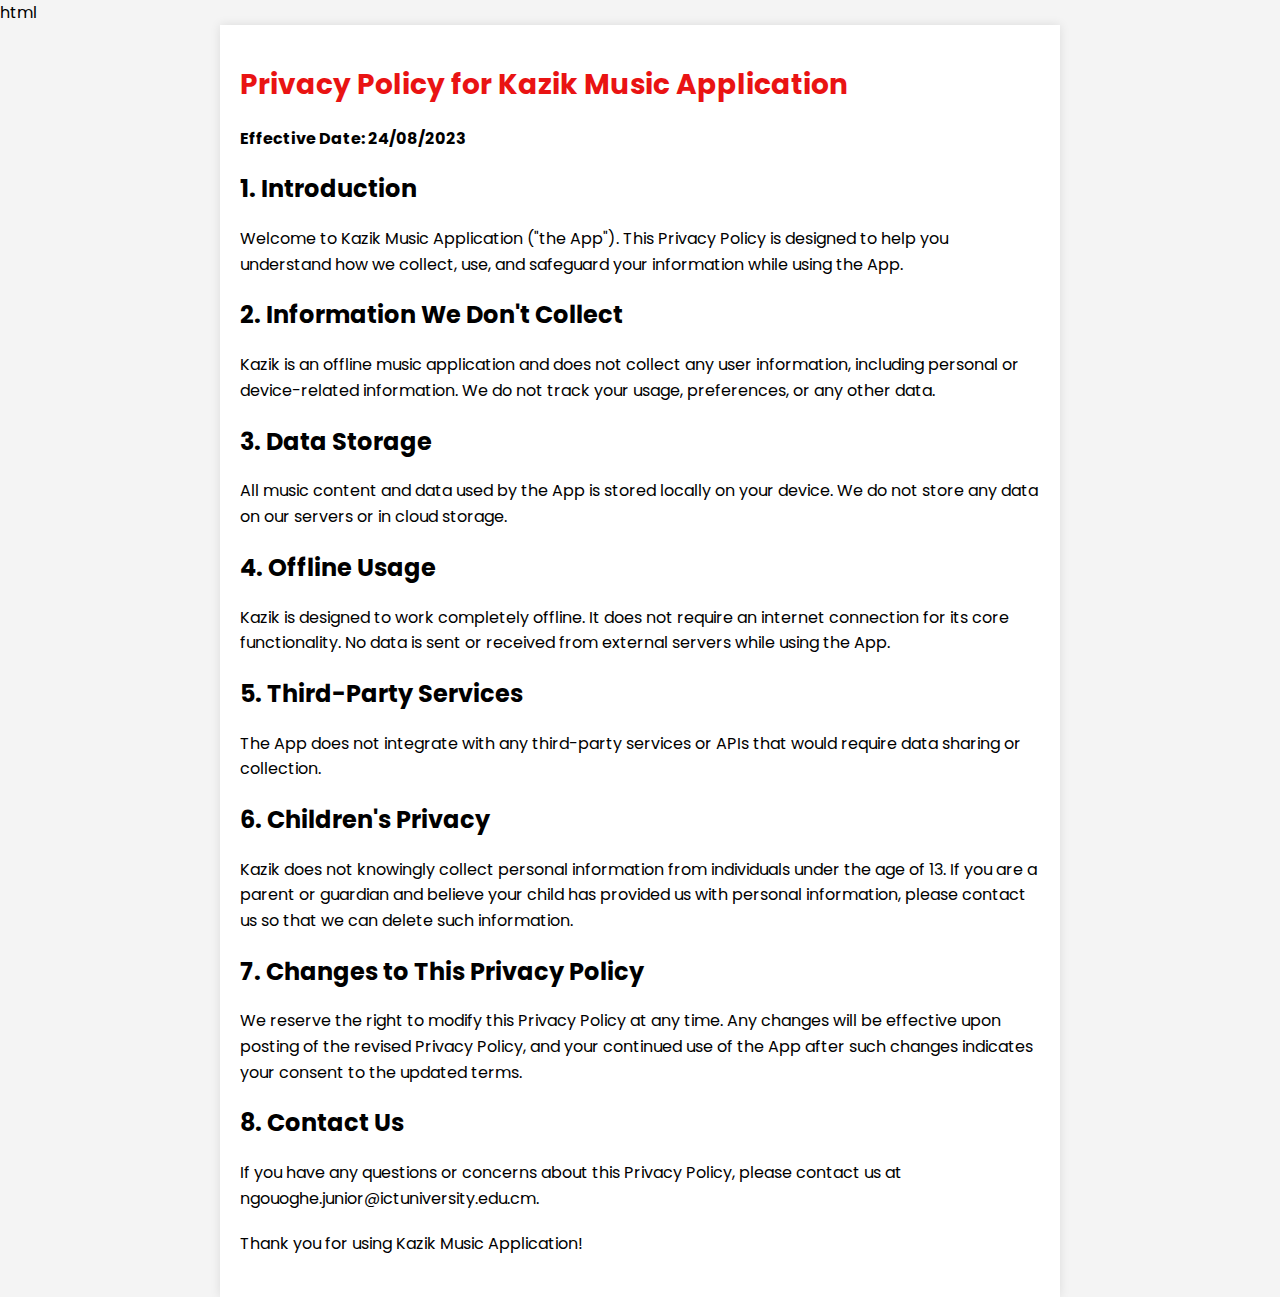
==== index.html @ e670ddb0 "Update index.html" ====
html
<!DOCTYPE html>
<html>
<head>
  <title>Privacy Policy</title>
  <link href="https://fonts.googleapis.com/css2?family=Poppins:wght@300;400;500&display=swap" rel="stylesheet">
  <style>
    body {
      font-family: 'Poppins', sans-serif;
      margin: 0;
      padding: 0;
      background-color: #f4f4f4;
    }

    .container {
      max-width: 800px;
      margin: auto;
      padding: 20px;
      background-color: #fff;
      box-shadow: 0px 0px 10px rgba(0, 0, 0, 0.1);
    }

    h1 {
      color: #e91313;
      font-size: 28px;
      margin-bottom: 20px;
    }

    h2 {
      font-size: 24px;
      margin-top: 20px;
    }

    p {
      font-size: 16px;
      line-height: 1.6;
      margin-bottom: 20px;
    }
  </style>
</head>
<body>
  <div class="container">
    <h1>Privacy Policy for Kazik Music Application</h1>

    <p><strong>Effective Date: 24/08/2023 </strong></p>

    <h2>1. Introduction</h2>
    <p>Welcome to Kazik Music Application ("the App"). This Privacy Policy is designed to help you understand how we collect, use, and safeguard your information while using the App.</p>

    <h2>2. Information We Don't Collect</h2>
    <p>Kazik is an offline music application and does not collect any user information, including personal or device-related information. We do not track your usage, preferences, or any other data.</p>

    <h2>3. Data Storage</h2>
    <p>All music content and data used by the App is stored locally on your device. We do not store any data on our servers or in cloud storage.</p>

    <h2>4. Offline Usage</h2>
    <p>Kazik is designed to work completely offline. It does not require an internet connection for its core functionality. No data is sent or received from external servers while using the App.</p>

    <h2>5. Third-Party Services</h2>
    <p>The App does not integrate with any third-party services or APIs that would require data sharing or collection.</p>

    <h2>6. Children's Privacy</h2>
    <p>Kazik does not knowingly collect personal information from individuals under the age of 13. If you are a parent or guardian and believe your child has provided us with personal information, please contact us so that we can delete such information.</p>

    <h2>7. Changes to This Privacy Policy</h2>
    <p>We reserve the right to modify this Privacy Policy at any time. Any changes will be effective upon posting of the revised Privacy Policy, and your continued use of the App after such changes indicates your consent to the updated terms.</p>

    <h2>8. Contact Us</h2>
    <p>If you have any questions or concerns about this Privacy Policy, please contact us at ngouoghe.junior@ictuniversity.edu.cm.</p>

    <p>Thank you for using Kazik Music Application!</p>
  </div>
</body>
</html>
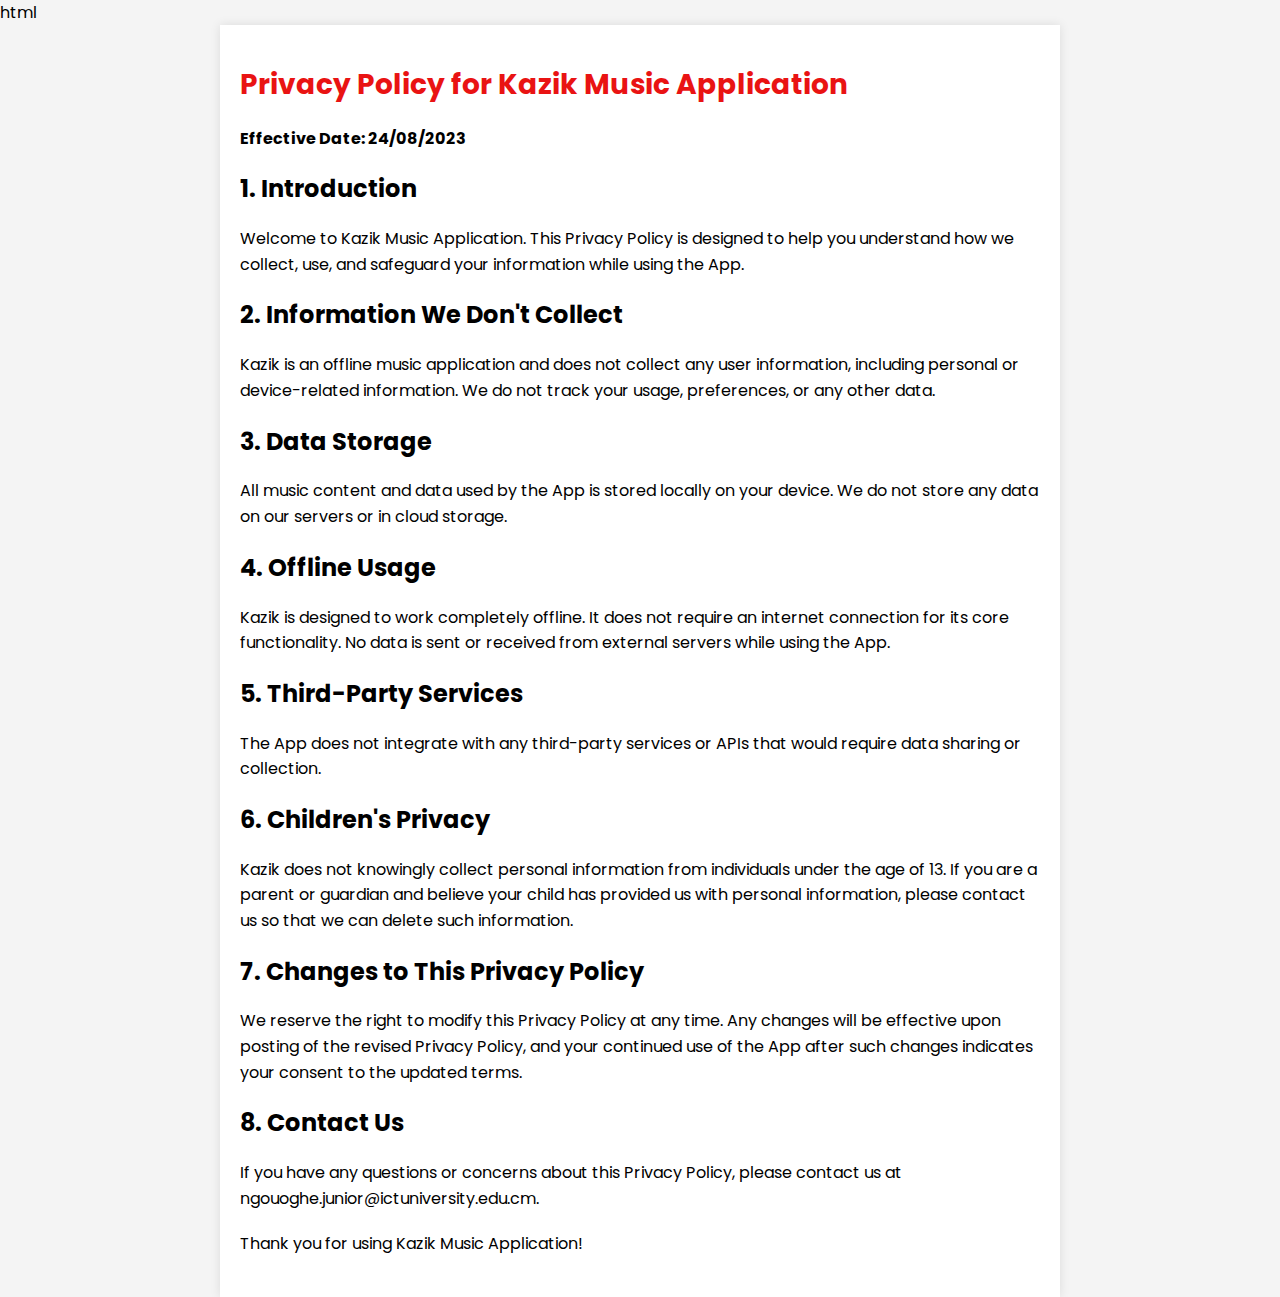
==== commit f2809ba8: "Update index.html" ====
--- a/index.html
+++ b/index.html
@@ -45,7 +45,7 @@
     <p><strong>Effective Date: 24/08/2023 </strong></p>
 
     <h2>1. Introduction</h2>
-    <p>Welcome to Kazik Music Application ("the App"). This Privacy Policy is designed to help you understand how we collect, use, and safeguard your information while using the App.</p>
+    <p>Welcome to Kazik Music Application. This Privacy Policy is designed to help you understand how we collect, use, and safeguard your information while using the App.</p>
 
     <h2>2. Information We Don't Collect</h2>
     <p>Kazik is an offline music application and does not collect any user information, including personal or device-related information. We do not track your usage, preferences, or any other data.</p>
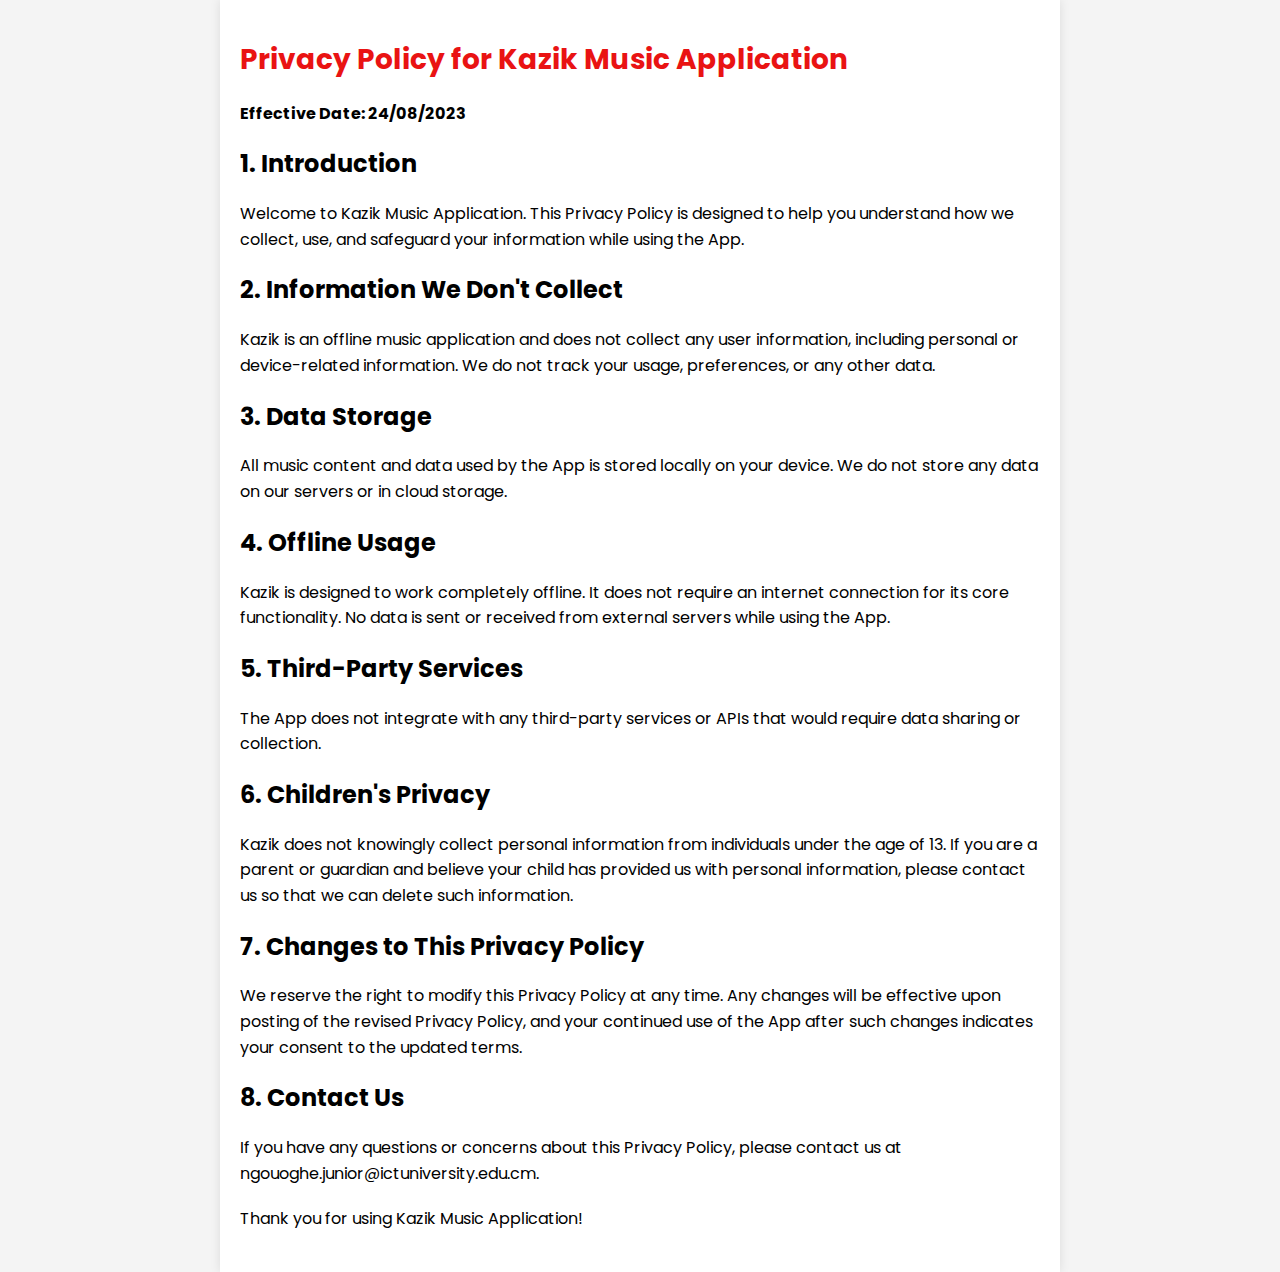
==== commit 0d3a3698: "Update index.html" ====
--- a/index.html
+++ b/index.html
@@ -1,4 +1,3 @@
-html
 <!DOCTYPE html>
 <html>
 <head>
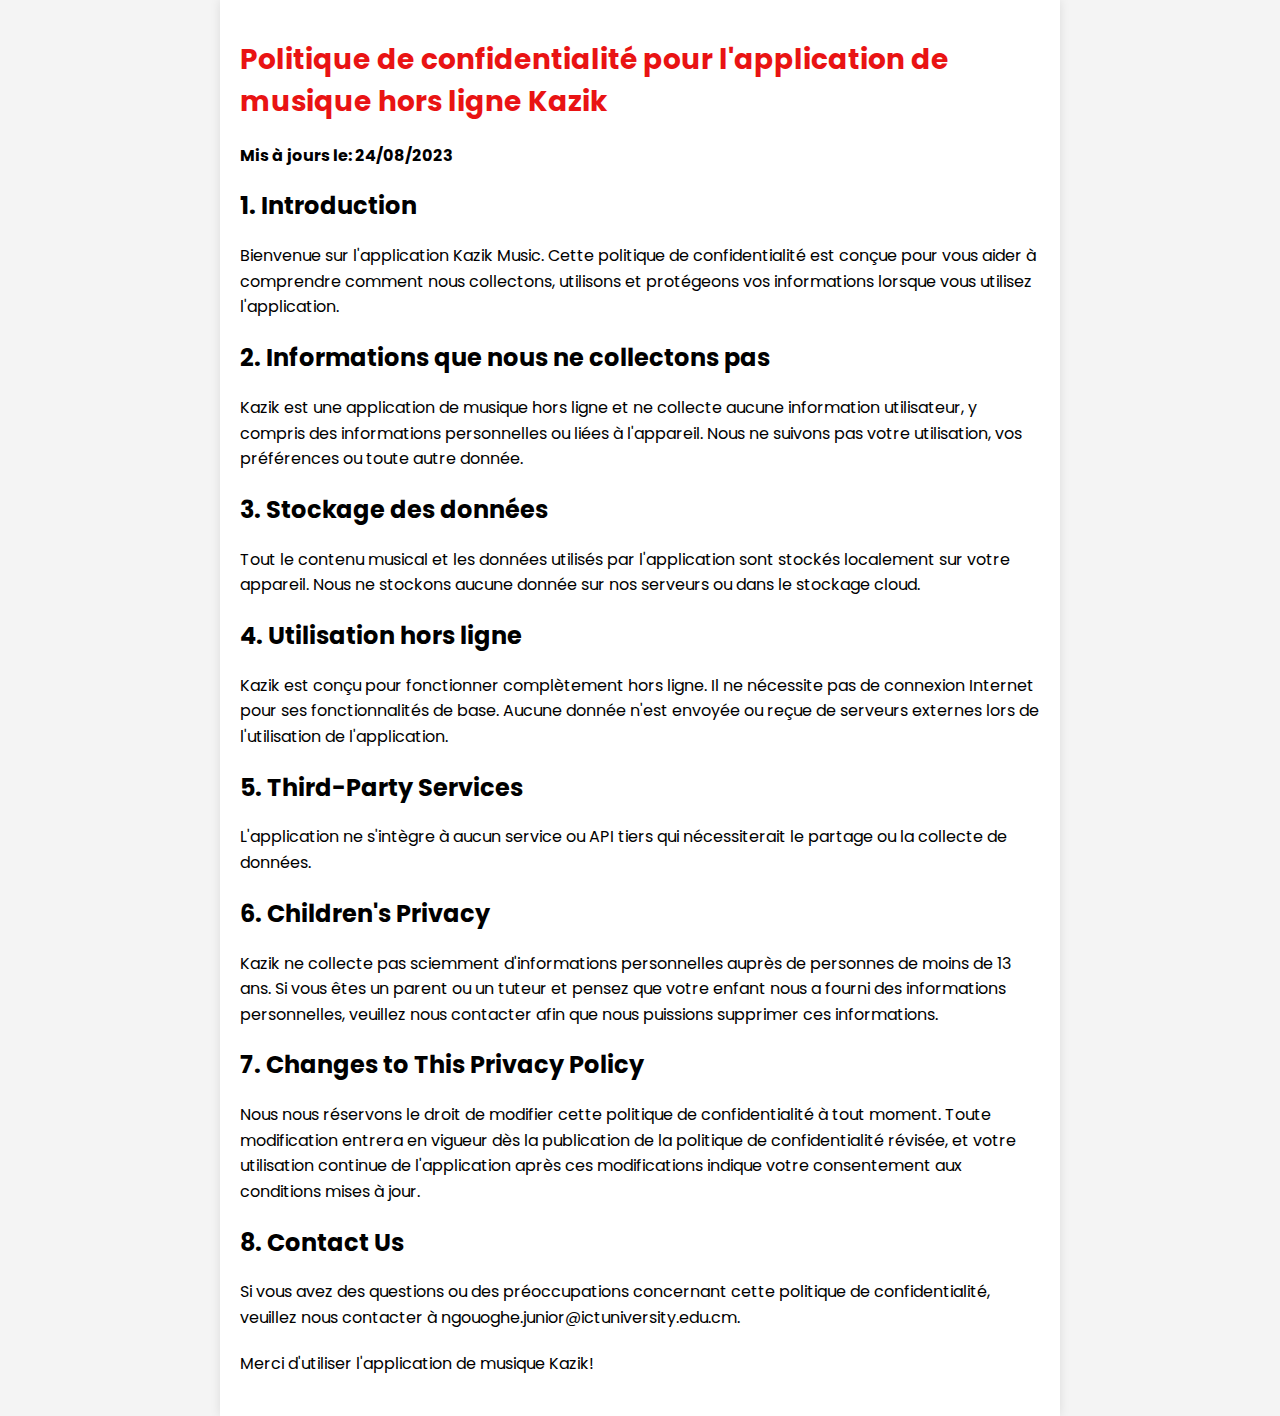
==== commit 969c5194: "Update index.html" ====
--- a/index.html
+++ b/index.html
@@ -39,35 +39,35 @@
 </head>
 <body>
   <div class="container">
-    <h1>Privacy Policy for Kazik Music Application</h1>
+    <h1>Politique de confidentialité pour l'application de musique hors ligne Kazik</h1>
 
-    <p><strong>Effective Date: 24/08/2023 </strong></p>
+    <p><strong>Mis à jours le: 24/08/2023 </strong></p>
 
     <h2>1. Introduction</h2>
-    <p>Welcome to Kazik Music Application. This Privacy Policy is designed to help you understand how we collect, use, and safeguard your information while using the App.</p>
+    <p>Bienvenue sur l'application Kazik Music. Cette politique de confidentialité est conçue pour vous aider à comprendre comment nous collectons, utilisons et protégeons vos informations lorsque vous utilisez l'application.</p>
 
-    <h2>2. Information We Don't Collect</h2>
-    <p>Kazik is an offline music application and does not collect any user information, including personal or device-related information. We do not track your usage, preferences, or any other data.</p>
+    <h2>2. Informations que nous ne collectons pas</h2>
+    <p>Kazik est une application de musique hors ligne et ne collecte aucune information utilisateur, y compris des informations personnelles ou liées à l'appareil. Nous ne suivons pas votre utilisation, vos préférences ou toute autre donnée.</p>
 
-    <h2>3. Data Storage</h2>
-    <p>All music content and data used by the App is stored locally on your device. We do not store any data on our servers or in cloud storage.</p>
+    <h2>3. Stockage des données</h2>
+    <p>Tout le contenu musical et les données utilisés par l'application sont stockés localement sur votre appareil. Nous ne stockons aucune donnée sur nos serveurs ou dans le stockage cloud.</p>
 
-    <h2>4. Offline Usage</h2>
-    <p>Kazik is designed to work completely offline. It does not require an internet connection for its core functionality. No data is sent or received from external servers while using the App.</p>
+    <h2>4. Utilisation hors ligne</h2>
+    <p>Kazik est conçu pour fonctionner complètement hors ligne. Il ne nécessite pas de connexion Internet pour ses fonctionnalités de base. Aucune donnée n'est envoyée ou reçue de serveurs externes lors de l'utilisation de l'application.</p>
 
     <h2>5. Third-Party Services</h2>
-    <p>The App does not integrate with any third-party services or APIs that would require data sharing or collection.</p>
+    <p>L'application ne s'intègre à aucun service ou API tiers qui nécessiterait le partage ou la collecte de données.</p>
 
     <h2>6. Children's Privacy</h2>
-    <p>Kazik does not knowingly collect personal information from individuals under the age of 13. If you are a parent or guardian and believe your child has provided us with personal information, please contact us so that we can delete such information.</p>
+    <p>Kazik ne collecte pas sciemment d'informations personnelles auprès de personnes de moins de 13 ans. Si vous êtes un parent ou un tuteur et pensez que votre enfant nous a fourni des informations personnelles, veuillez nous contacter afin que nous puissions supprimer ces informations.</p>
 
     <h2>7. Changes to This Privacy Policy</h2>
-    <p>We reserve the right to modify this Privacy Policy at any time. Any changes will be effective upon posting of the revised Privacy Policy, and your continued use of the App after such changes indicates your consent to the updated terms.</p>
+    <p>Nous nous réservons le droit de modifier cette politique de confidentialité à tout moment. Toute modification entrera en vigueur dès la publication de la politique de confidentialité révisée, et votre utilisation continue de l'application après ces modifications indique votre consentement aux conditions mises à jour.</p>
 
     <h2>8. Contact Us</h2>
-    <p>If you have any questions or concerns about this Privacy Policy, please contact us at ngouoghe.junior@ictuniversity.edu.cm.</p>
+    <p>Si vous avez des questions ou des préoccupations concernant cette politique de confidentialité, veuillez nous contacter à ngouoghe.junior@ictuniversity.edu.cm.</p>
 
-    <p>Thank you for using Kazik Music Application!</p>
+    <p>Merci d'utiliser l'application de musique Kazik!</p>
   </div>
 </body>
 </html>
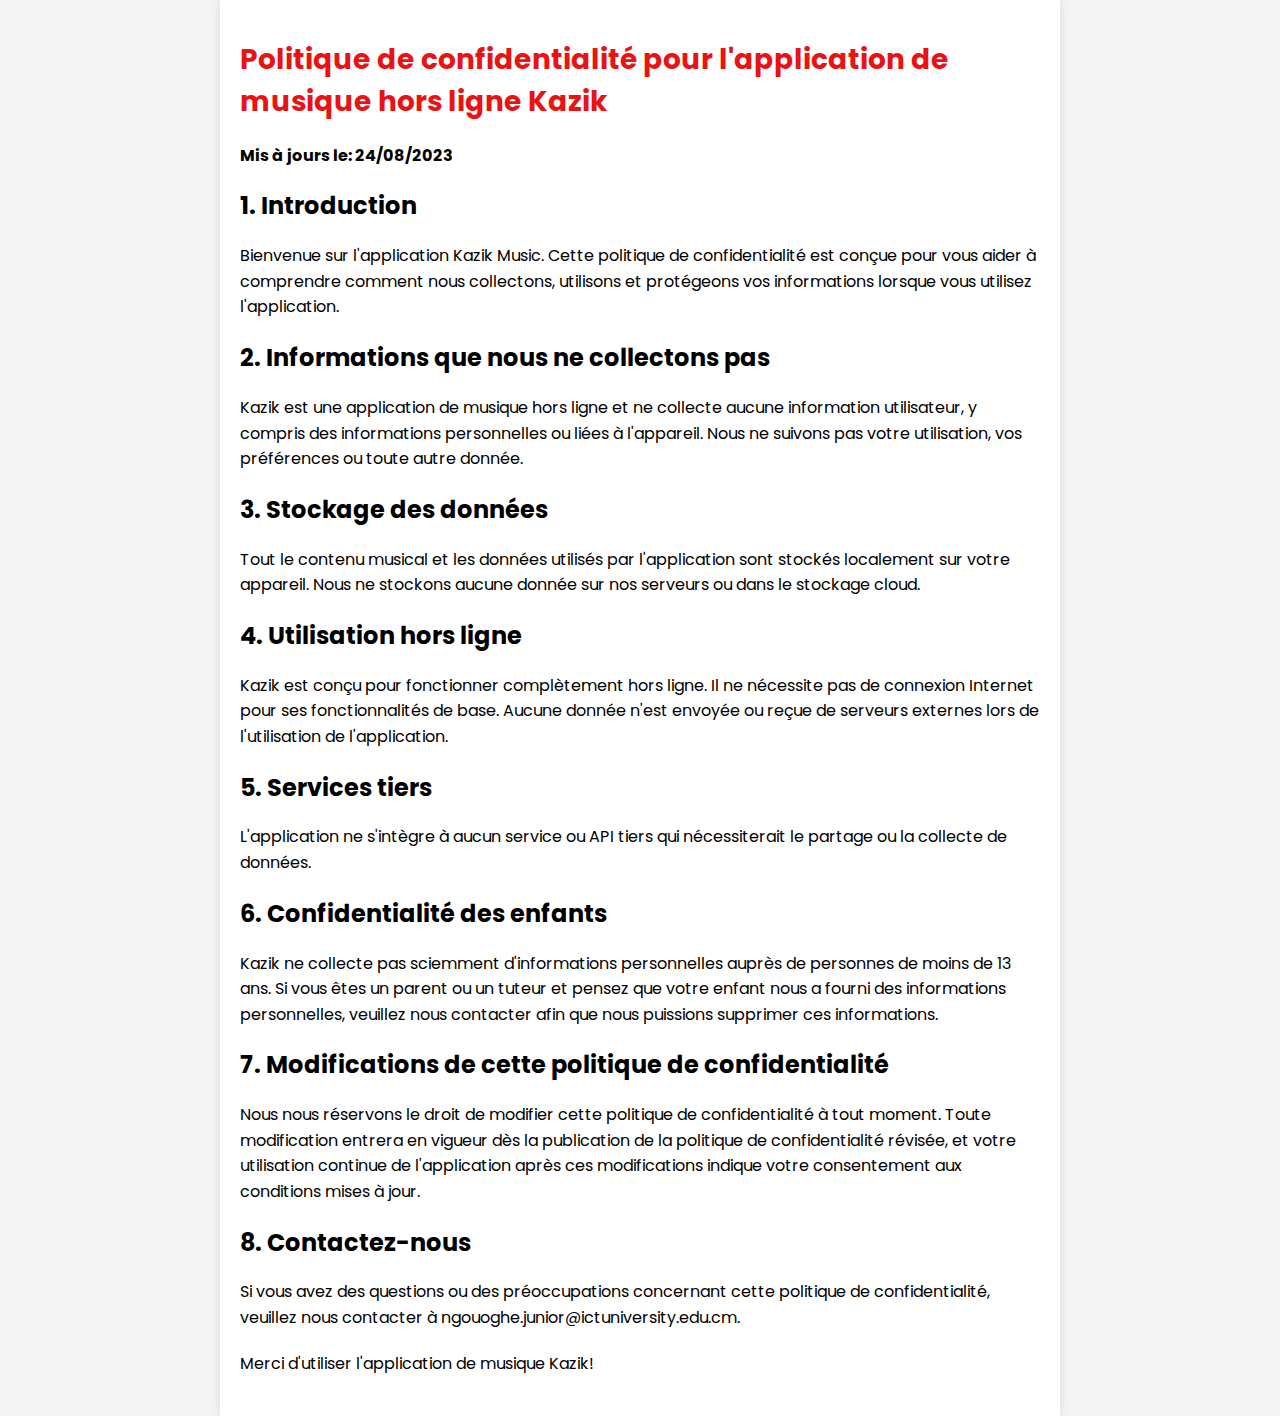
==== commit 570c5f0d: "Update index.html" ====
--- a/index.html
+++ b/index.html
@@ -55,16 +55,16 @@
     <h2>4. Utilisation hors ligne</h2>
     <p>Kazik est conçu pour fonctionner complètement hors ligne. Il ne nécessite pas de connexion Internet pour ses fonctionnalités de base. Aucune donnée n'est envoyée ou reçue de serveurs externes lors de l'utilisation de l'application.</p>
 
-    <h2>5. Third-Party Services</h2>
+    <h2>5. Services tiers</h2>
     <p>L'application ne s'intègre à aucun service ou API tiers qui nécessiterait le partage ou la collecte de données.</p>
 
-    <h2>6. Children's Privacy</h2>
+    <h2>6. Confidentialité des enfants</h2>
     <p>Kazik ne collecte pas sciemment d'informations personnelles auprès de personnes de moins de 13 ans. Si vous êtes un parent ou un tuteur et pensez que votre enfant nous a fourni des informations personnelles, veuillez nous contacter afin que nous puissions supprimer ces informations.</p>
 
-    <h2>7. Changes to This Privacy Policy</h2>
+    <h2>7. Modifications de cette politique de confidentialité</h2>
     <p>Nous nous réservons le droit de modifier cette politique de confidentialité à tout moment. Toute modification entrera en vigueur dès la publication de la politique de confidentialité révisée, et votre utilisation continue de l'application après ces modifications indique votre consentement aux conditions mises à jour.</p>
 
-    <h2>8. Contact Us</h2>
+    <h2>8. Contactez-nous</h2>
     <p>Si vous avez des questions ou des préoccupations concernant cette politique de confidentialité, veuillez nous contacter à ngouoghe.junior@ictuniversity.edu.cm.</p>
 
     <p>Merci d'utiliser l'application de musique Kazik!</p>
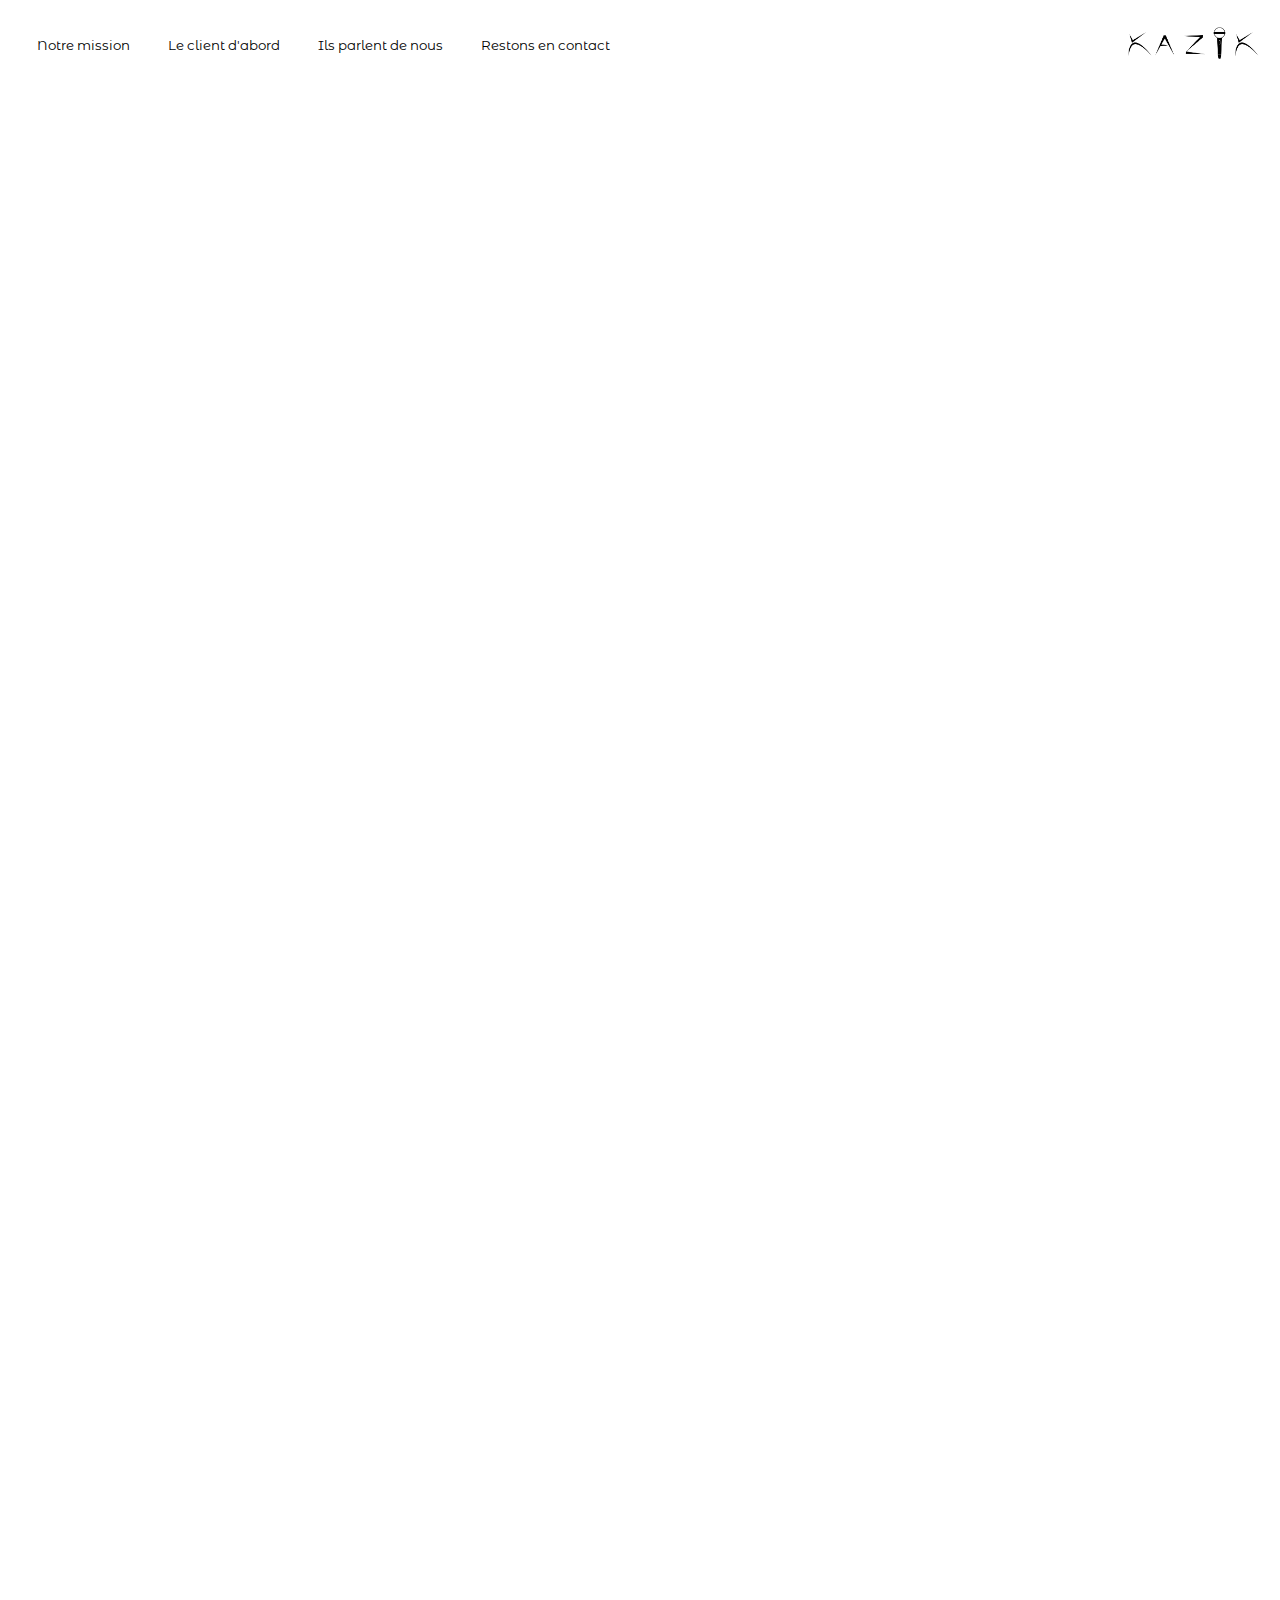
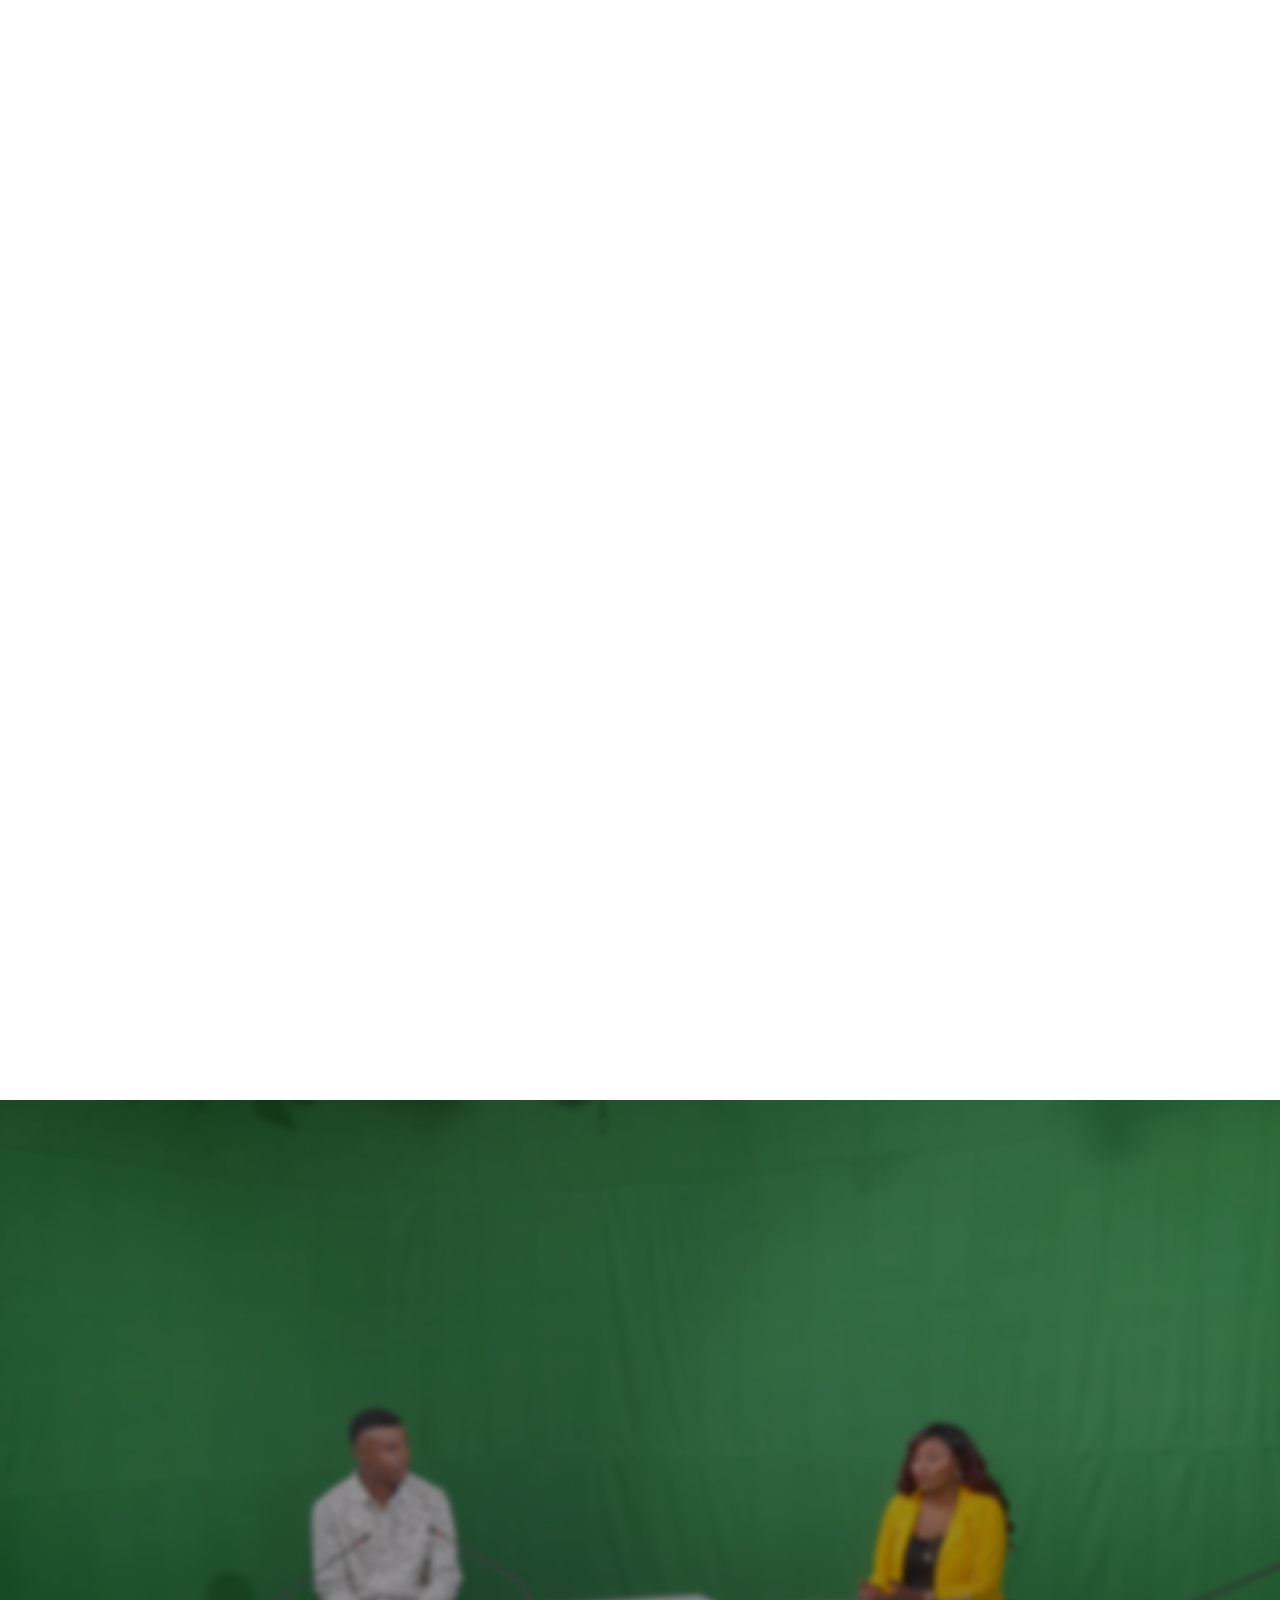
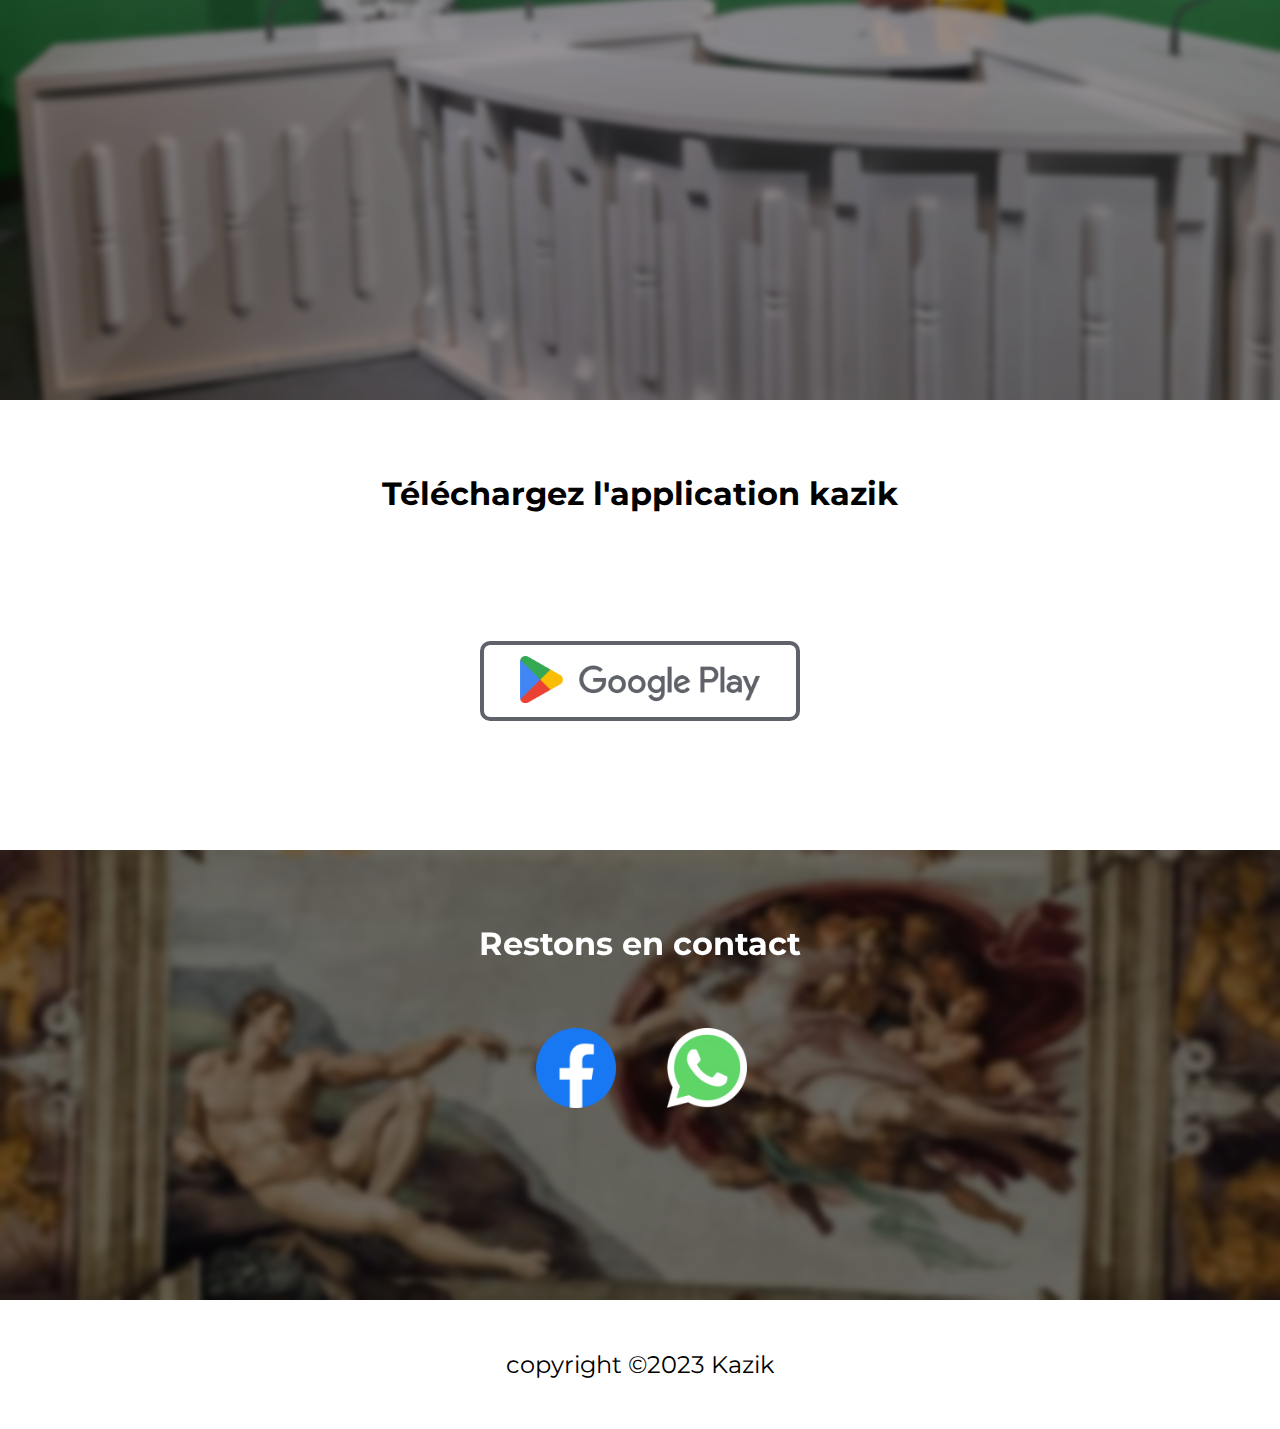
==== commit fb491c0c: "initial commit" ====
--- a/index.html
+++ b/index.html
@@ -1,73 +1,204 @@
 <!DOCTYPE html>
 <html>
+
 <head>
-  <title>Privacy Policy</title>
-  <link href="https://fonts.googleapis.com/css2?family=Poppins:wght@300;400;500&display=swap" rel="stylesheet">
-  <style>
-    body {
-      font-family: 'Poppins', sans-serif;
-      margin: 0;
-      padding: 0;
-      background-color: #f4f4f4;
-    }
-
-    .container {
-      max-width: 800px;
-      margin: auto;
-      padding: 20px;
-      background-color: #fff;
-      box-shadow: 0px 0px 10px rgba(0, 0, 0, 0.1);
-    }
-
-    h1 {
-      color: #e91313;
-      font-size: 28px;
-      margin-bottom: 20px;
-    }
-
-    h2 {
-      font-size: 24px;
-      margin-top: 20px;
-    }
-
-    p {
-      font-size: 16px;
-      line-height: 1.6;
-      margin-bottom: 20px;
-    }
-  </style>
+    <meta charset='utf-8'>
+    <meta http-equiv='X-UA-Compatible' content='IE=edge'>
+    <title>About us</title>
+    <meta name='viewport' content='width=device-width, initial-scale=1'>
+    <link rel='stylesheet' type='text/css' media='screen' href='main.css'>
+    <script src='main.js'></script>
+    <link href='http://fonts.googleapis.com/css?family=Montserrat|Montserrat+Alternates' rel='stylesheet'
+        type='text/css'>
+    <link rel="stylesheet" href="index.css">
+    <link rel="stylesheet" href="https://cdnjs.cloudflare.com/ajax/libs/font-awesome/6.0.0-beta3/css/all.min.css">
 </head>
+
 <body>
-  <div class="container">
-    <h1>Politique de confidentialité pour l'application de musique hors ligne Kazik</h1>
-
-    <p><strong>Mis à jours le: 24/08/2023 </strong></p>
-
-    <h2>1. Introduction</h2>
-    <p>Bienvenue sur l'application Kazik Music. Cette politique de confidentialité est conçue pour vous aider à comprendre comment nous collectons, utilisons et protégeons vos informations lorsque vous utilisez l'application.</p>
-
-    <h2>2. Informations que nous ne collectons pas</h2>
-    <p>Kazik est une application de musique hors ligne et ne collecte aucune information utilisateur, y compris des informations personnelles ou liées à l'appareil. Nous ne suivons pas votre utilisation, vos préférences ou toute autre donnée.</p>
-
-    <h2>3. Stockage des données</h2>
-    <p>Tout le contenu musical et les données utilisés par l'application sont stockés localement sur votre appareil. Nous ne stockons aucune donnée sur nos serveurs ou dans le stockage cloud.</p>
-
-    <h2>4. Utilisation hors ligne</h2>
-    <p>Kazik est conçu pour fonctionner complètement hors ligne. Il ne nécessite pas de connexion Internet pour ses fonctionnalités de base. Aucune donnée n'est envoyée ou reçue de serveurs externes lors de l'utilisation de l'application.</p>
-
-    <h2>5. Services tiers</h2>
-    <p>L'application ne s'intègre à aucun service ou API tiers qui nécessiterait le partage ou la collecte de données.</p>
-
-    <h2>6. Confidentialité des enfants</h2>
-    <p>Kazik ne collecte pas sciemment d'informations personnelles auprès de personnes de moins de 13 ans. Si vous êtes un parent ou un tuteur et pensez que votre enfant nous a fourni des informations personnelles, veuillez nous contacter afin que nous puissions supprimer ces informations.</p>
-
-    <h2>7. Modifications de cette politique de confidentialité</h2>
-    <p>Nous nous réservons le droit de modifier cette politique de confidentialité à tout moment. Toute modification entrera en vigueur dès la publication de la politique de confidentialité révisée, et votre utilisation continue de l'application après ces modifications indique votre consentement aux conditions mises à jour.</p>
-
-    <h2>8. Contactez-nous</h2>
-    <p>Si vous avez des questions ou des préoccupations concernant cette politique de confidentialité, veuillez nous contacter à ngouoghe.junior@ictuniversity.edu.cm.</p>
-
-    <p>Merci d'utiliser l'application de musique Kazik!</p>
-  </div>
+    <div>
+
+        <!-- banner section -->
+        <div class="spacebetween-column bg-image full-page banner-section">
+
+
+            <!-- nav bar -->
+            <div class="nav-bar">
+
+                <!-- drawer button -->
+                <div class="menu-button" onclick="openDrawer()">&#9776;</div>
+
+                <!-- drawer -->
+                <div class="drawer" id="myDrawer">
+                    <div class="row align-center header">
+                        <a href="javascript:void(0)" class="close-btn" onclick="closeDrawer()">&times;</a>
+                        <div class="nav-bar-logo-container">
+                            <img class="logo" src="static/logo.png" alt="logo kazik">
+                        </div>
+
+                    </div>
+                    <a href="#mission" onclick="closeDrawer()">
+                        <div class="row align-center">
+                            <i class="fas fa-star icon"></i>
+                            Notre mission
+                        </div>
+                    </a>
+                    <a href="#client" onclick="closeDrawer()">
+                        <div class="row align-center">
+                            <i class="fas fa-smile icon"></i>
+                            Le client d'abord
+                        </div>
+                    </a>
+                    <a href="#news" onclick="closeDrawer()">
+                        <div class="row align-center">
+                            <i class="fas fa-heart icon"></i>
+                            Ils parlent de nous
+                        </div>
+                    </a>
+                    <a href="#contact" onclick="closeDrawer()">
+                        <div class="row align-center">
+                            <i class="fas fa-phone icon"></i>
+                            Restons en contact
+                        </div>
+                    </a>
+                </div>
+
+                <!-- drawer overlay -->
+                <div class="overlay" id="myOverlay" onclick="closeDrawer()"></div>
+
+                <!-- nav bar buttons -->
+                <div class="nav-bar-menu">
+                    <a href="#mission"><button type="button">Notre mission</button></a>
+                    <a href="#client"><button type="button">Le client d'abord</button></a>
+                    <a href="#news"><button type="button">Ils parlent de nous</button></a>
+                    <a href="#contact"><button type="button">Restons en contact</button></a>
+                </div>
+
+                <!-- nav bar logo -->
+                <div class="nav-bar-logo-container">
+                    <img class="logo" src="static/logo.png" alt="logo kazik">
+                </div>
+            </div>
+            <!-- banner text -->
+            <div class="full-width">
+                <div class="half-width">
+                    <div class="banner-title-container">
+                        <h1 class="banner-title">À propos</h1>
+                        <h1 class="banner-title">de Kazik</h1>
+                    </div>
+                </div>
+                <div class="half-width">
+                </div>
+            </div>
+
+            <!-- overlay -->
+            <div class="text-overlay full-page" id="myTextOverlay"></div>
+
+            <!-- nav bar space -->
+            <div class="nav-bar-space">
+            </div>
+        </div>
+
+        <!-- notre mission -->
+        <div id="mission" class="full-page diplay-flex full-width">
+            <div class="half-width full-height center-flex card-text">
+                <div class="card-text-container">
+                    <h2 class>Notre mission</h2>
+                    <p>Le projet Kazik a pour mission de faire usage des outils d’informatique récentes pour
+                        rapprocher les Camerounais de la culture musicale Camerounaise.</p>
+                    <a href="#contact"><button>Restons en contact</button></a>
+                </div>
+            </div>
+
+            <div class="half-width full-height center-flex card-image">
+                <div class="card-image-container">
+                    <img src="https://images.unsplash.com/photo-1505147634308-9b83c4cb46b4?auto=format&fit=crop&q=80&w=1887&ixlib=rb-4.0.3&ixid=M3wxMjA3fDB8MHxwaG90by1wYWdlfHx8fGVufDB8fHx8fA%3D%3D"
+                        alt="">
+                </div>
+            </div>
+        </div>
+
+        <!-- le client d'abord -->
+        <div id="client" class="full-page diplay-flex full-width">
+            <div class="half-width full-height center-flex">
+                <div class="card-image-container">
+                    <img src="https://images.unsplash.com/photo-1622556498246-755f44ca76f3?auto=format&fit=crop&q=80&w=1964&ixlib=rb-4.0.3&ixid=M3wxMjA3fDB8MHxwaG90by1wYWdlfHx8fGVufDB8fHx8fA%3D%3D"
+                        alt="">
+                </div>
+            </div>
+            <div class="half-width full-height center-flex">
+                <div class="card-text-container">
+                    <h2>Le client d'abord</h2>
+                    <p>Nous mettons toujours les décisions des utilisateurs en avant. Nous encourageons nos utilisateurs
+                        à nous faire des retours car leur satisfaction l’hors de l’utilisation des nos applications est
+                        notre obsession.</p>
+                    <a href="#contact"><button>Restons en contact</button></a>
+                </div>
+            </div>
+        </div>
+
+        <!-- ils parlent de Kazik -->
+        <div id="news" class="full-page column full-width news-kazik-container">
+            <div class="full-page content">
+                <div class="full-width one-quarter-height display-flex align-bottom justify-center reference-title">
+                    <h2>Ils parlent de Kazik</h2>
+                </div>
+                <div class="full-width display-flex news-card-section">
+                    <div class="column half-width bottom-flex">
+                        <div class="column news-card-container">
+                            <img src="static/crtv-logo.png" alt="">
+                            <p>
+                                La chaine de télévision nationale du Cameroun
+                            </p>
+                        </div>
+
+                    </div>
+
+                    <div class="column half-width bottom-flex ">
+                        <div class="column news-card-container">
+                            <img src="static/ictu-logo.png" alt="">
+                            <p>
+                                L’université des TIC
+                            </p>
+                        </div>
+                    </div>
+                </div>
+            </div>
+        </div>
+
+        <!-- restons en contact -->
+        <div id="contact" class="full-page column">
+            <div class="half-height column full-width download-app-container">
+                <div class="full-width one-quarter-height display-flex align-bottom justify-center download-title">
+                    <h2>Téléchargez l'application kazik</h2>
+                </div>
+                <div class="full-width three-quarter-height center-flex">
+                    <button><a href="https://play.google.com/store/apps/details?id=com.kazik.kazik"><img
+                                src="static/google_play_icon.png" alt=""></a></button>
+                </div>
+            </div>
+            <div class="half-height column full-width keep-in-touch-container">
+                <div class="full-page content">
+                    <div class="full-width one-quarter-height display-flex align-bottom justify-center">
+                        <h2>Restons en contact</h2>
+                    </div>
+                    <div class="full-width row justify-center contact-icons-container">
+                        <a href="https://facebook.com/kazik237"><img src="static/logo_facebook.png" alt=""></a>
+                        <a href="https://chat.whatsapp.com/IHLKggqCmJj029lO5KQLgA"><img src="static/logo_whatsapp.png" alt=""></a>
+                    </div>
+                </div>
+            </div>
+        </div>
+
+        <!-- copyright -->
+        <div class="full-width center-flex center-text">
+            <p>copyright ©2023 Kazik</p>
+        </div>
+
+
+    </div>
+
+    <script src="index.js"></script>
+
 </body>
-</html>
+
+</html>--- a/index.css
+++ b/index.css
@@ -0,0 +1,822 @@
+:root {
+    --header-height: 10vh;
+    --font-size: 16px;
+    --small-screen: 500px;
+}
+
+h2 {
+    font-size: 2rem;
+    color: #E91313;
+    font-family: "Montserrat Alternates";
+    padding: 0px;
+    margin: 0px;
+}
+
+body {
+    padding: 0px;
+    margin: 0px;
+}
+
+.banner-title {
+    font-size: 12vh;
+    font-family: 'Montserrat', sans-serif;
+    z-index: 1;
+}
+
+
+/* .reference-title {
+    opacity: 0;
+} */
+
+.news-card-container{
+    opacity: 0;
+}
+
+.reference-title h2{
+    opacity: 0;
+}
+
+@media screen and (max-width: 500px) {
+    .banner-title {
+        text-align: center;
+        color: #FFFFFF;
+    }
+
+    .menu-button {
+        color: #FFFFFF;
+        z-index: 1;
+    }
+
+    .header,
+    .nav-bar-logo-container {
+        z-index: 1;
+    }
+
+    .banner-title-container {
+        opacity: 0;
+        margin-left: 0px;
+        margin-right: 0px;
+        padding: 0px;
+    }
+
+    h2 {
+        font-size: 30px;
+    }
+}
+
+@media screen and (max-width: 1350px) and (min-width: 768px) {
+    #mission .card-text-container {
+        width: 90%;
+    }
+
+    #mission .card-image-container {
+        width: 80%;
+    }
+
+    #client .card-text-container {
+        width: 90%;
+    }
+
+    #client .card-image-container {
+        width: 80%;
+    }
+}
+
+@media screen and (max-width: 768px) {
+
+
+    /* mission section */
+    #mission .half-width {
+        width: 100%;
+    }
+
+    #mission .full-height {
+        height: 40%;
+    }
+
+    #mission {
+        flex-direction: column;
+        display: flex;
+        margin-top: 10%;
+        margin-bottom: 10%;
+    }
+
+    #mission p {
+        font-size: 16px;
+        text-align: center;
+        margin-top: 20px;
+        margin-bottom: 20px;
+    }
+
+    #mission .card-text-container,
+    #mission .card-image-container {
+        width: 90%;
+        align-items: center;
+    }
+
+    #mission .card-image-container {
+        max-width: 300px;
+    }
+
+    #mission .card-text-container button {
+        opacity: 0;
+        font-size: 20px;
+        font-family: "Montserrat";
+        background-color: #E91313;
+        border: none;
+        color: #ffffff;
+        cursor: pointer;
+        padding-left: 50px;
+        padding-right: 50px;
+        padding-top: 20px;
+        padding-bottom: 20px;
+        border-radius: 5px;
+        animation-name: cardText;
+        animation-delay: 400ms;
+        animation-timing-function: ease-in-out;
+        animation-duration: 500ms;
+        animation-fill-mode: forwards;
+    }
+
+    #mission .card-image-container img {
+        box-shadow: 0px 5px 20px 0px rgba(0, 0, 0, 0.4);
+    }
+
+    #mission .card-image {
+        order: 1;
+    }
+
+    #mission .card-text {
+        order: 2;
+    }
+
+    /* client section */
+
+    #client .half-width {
+        width: 100%;
+    }
+
+    #client .full-height {
+        height: 40%;
+    }
+
+    #client {
+        flex-direction: column;
+        display: flex;
+        margin-top: 10%;
+        margin-bottom: 10%;
+    }
+
+    #client p {
+        font-size: 16px;
+        text-align: center;
+        margin-top: 20px;
+        margin-bottom: 20px;
+    }
+
+    #client .card-text-container,
+    #client .card-image-container {
+        width: 90%;
+        align-items: center;
+    }
+
+    #client .card-text-container button {
+        opacity: 0;
+        font-size: 20px;
+        font-family: "Montserrat";
+        background-color: #E91313;
+        border: none;
+        color: #ffffff;
+        cursor: pointer;
+        padding-left: 50px;
+        padding-right: 50px;
+        padding-top: 20px;
+        padding-bottom: 20px;
+        border-radius: 5px;
+        animation-name: cardText;
+        animation-delay: 400ms;
+        animation-timing-function: ease-in-out;
+        animation-duration: 500ms;
+        animation-fill-mode: forwards;
+    }
+
+    #client .card-image-container img {
+        box-shadow: 0px 5px 20px 0px rgba(0, 0, 0, 0.4);
+    }
+
+    #client .card-image-container {
+        max-width: 300px;
+    }
+
+    /* reference section */
+
+    .news-card-section {
+        flex-direction: column;
+        align-items: center;
+    }
+
+    .news-card-section .half-width {
+        width: 100%;
+    }
+
+    .news-card-container {
+        align-items: center;
+        margin-bottom: 40px;
+    }
+
+    .news-card-container img {
+        width: 50% !important;
+        min-width: 100px;
+    }
+
+    .news-card-container p {
+        font-size: 18px;
+        width: 300px;
+    }
+
+    
+
+    .reference-title.one-quarter-height {
+
+        height: 100px;
+        margin-bottom: 40px;
+    }
+
+    .download-app-container .three-quarter-height {
+        height: 50%;
+        align-items: start;
+    }
+
+    .download-app-container .one-quarter-height {
+        height: 50%;
+        align-items: center;
+    }
+}
+
+
+.banner-title-container h1 {
+    margin: 0px;
+    padding: 0px;
+
+}
+
+.banner-title-container {
+    opacity: 0;
+    display: flex;
+    flex-direction: column;
+    margin-left: 10%;
+    margin-right: 10%;
+    z-index: 1;
+}
+
+.full-page {
+    height: 100vh;
+    width: 100%;
+}
+
+.half-height {
+    height: 50vh;
+}
+
+.center-column {
+    display: flex;
+    justify-content: center;
+    flex-direction: column;
+    align-items: center;
+}
+
+.spacebetween-column {
+    display: flex;
+    justify-content: space-between;
+    flex-direction: column;
+    align-items: center;
+}
+
+.bg-image {
+    object-fit: cover;
+    background-image: url("https://images.unsplash.com/photo-1505740420928-5e560c06d30e?auto=format&fit=crop&q=80&w=1740&ixlib=rb-4.0.3&ixid=M3wxMjA3fDB8MHxwaG90by1wYWdlfHx8fGVufDB8fHx8fA%3D%3D");
+    background-repeat: no-repeat;
+    background-size: cover;
+    background-position: center;
+}
+
+@keyframes aft {
+    from {
+        transform: translateY(110px);
+        opacity: 0;
+    }
+
+    to {
+        transform: translateY(0px);
+        opacity: 1;
+    }
+}
+
+.animate-from-top {
+    position: relative;
+    animation-name: aft;
+    animation-timing-function: ease-in-out;
+    animation-duration: 800ms;
+    animation-fill-mode: forwards;
+}
+
+.diplay-flex {
+    display: flex;
+    flex-direction: row;
+
+}
+
+.full-width {
+    width: 100%;
+}
+
+.full-height {
+    height: 100vh;
+}
+
+.half-width {
+    width: 50%;
+}
+
+@media screen and (max-width: 500px) {
+    .banner-section .half-width {
+        width: 100%;
+    }
+
+    h1.banner-title {
+        font-size: 80px;
+    }
+}
+
+
+.nav-bar {
+    /* background-color: red; */
+    height: var(--header-height);
+    min-height: var(--header-height);
+    width: 100%;
+    display: flex;
+    flex-direction: row;
+    justify-content: space-between;
+    align-items: center;
+}
+
+.nav-bar p {
+    margin: 0px;
+    padding-left: 10px;
+    padding-right: 10px;
+}
+
+.nav-bar-space {
+    height: var(--header-height);
+    min-height: var(--header-height);
+}
+
+.nav-bar-logo-container {
+    padding-right: 20px;
+    width: 12%;
+    min-width: 7rem;
+}
+
+.logo {
+    width: 100%;
+}
+
+.nav-bar-menu {
+    display: block;
+    margin-left: 20px;
+    width: 100%;
+}
+
+.nav-bar-menu button {
+    margin-left: 1%;
+    margin-right: 1%;
+    font-family: "Montserrat Alternates";
+    background-color: transparent;
+    border: none;
+    cursor: pointer;
+}
+
+.card-text-container {
+    /* height: 100vh; */
+    width: 60%;
+    display: flex;
+    justify-content: center;
+    align-items: start;
+    flex-direction: column;
+}
+
+.card-image-container {
+    width: 60%;
+    height: 80%;
+    /* overflow: hidden; */
+}
+
+.card-image-container img {
+    opacity: 0;
+    top: 0;
+    width: 100%;
+    height: 100%;
+    box-shadow: 0px 13px 41px 2px rgba(0, 0, 0, 0.4);
+    object-fit: cover;
+}
+
+.card-image-container-animation {
+    animation-name: cardText;
+    animation-delay: 150ms;
+    animation-timing-function: ease-in-out;
+    animation-duration: 500ms;
+    animation-fill-mode: forwards;
+}
+
+.center-flex {
+    display: flex;
+    justify-content: center;
+    align-items: center;
+}
+
+.bottom-flex {
+    display: flex;
+    justify-content: end;
+    align-items: center;
+}
+
+@keyframes cardText {
+    from {
+        transform: translateY(40px);
+        opacity: 0;
+    }
+
+    to {
+        transform: translateY(0px);
+        opacity: 1;
+    }
+}
+
+/* .card-text-container h2 {
+    animation-name: cardText;
+    animation-timing-function: ease-in-out;
+    animation-duration: 500ms;
+} */
+
+.card-text-container h2 {
+    opacity: 0;
+}
+
+.card-text-container-h2-animation {
+    opacity: 1;
+    animation-name: cardText;
+    animation-timing-function: ease-in-out;
+    animation-duration: 500ms;
+    animation-fill-mode: forwards;
+}
+
+.card-text-container p {
+    opacity: 0;
+    font-size: 2.7vh;
+    line-height: 2;
+    font-family: "Montserrat";
+    margin-top: 40px;
+    margin-bottom: 40px;
+
+}
+
+.card-text-container-p-animation {
+    animation-name: cardText;
+    animation-delay: 200ms;
+    animation-timing-function: ease-in-out;
+    animation-duration: 500ms;
+    animation-fill-mode: forwards;
+}
+
+.card-text-container button {
+    opacity: 0;
+    font-size: 3vh;
+    font-family: "Montserrat";
+    background-color: #E91313;
+    border: none;
+    color: #ffffff;
+    cursor: pointer;
+    padding-left: 50px;
+    padding-right: 50px;
+    padding-top: 20px;
+    padding-bottom: 20px;
+    border-radius: 5px;
+
+}
+
+.card-text-container-btn-animation {
+    animation-name: cardText;
+    animation-delay: 400ms;
+    animation-timing-function: ease-in-out;
+    animation-duration: 500ms;
+    animation-fill-mode: forwards;
+}
+
+.display-flex {
+    display: flex;
+}
+
+.align-bottom {
+    align-items: end;
+}
+
+.justify-center {
+    justify-content: center;
+}
+
+.align-center {
+    align-items: center;
+}
+
+.background-red {
+    background-color: red;
+}
+
+.one-quarter-height {
+    min-height: 6rem;
+    height: 25%;
+}
+
+.three-quarter-height {
+    height: 75%;
+}
+
+.news-kazik-container {
+
+    position: relative;
+
+    background-color: rgba(0, 0, 0, 0.30);
+    overflow: hidden;
+}
+
+.news-kazik-container::before {
+    content: "";
+    position: absolute;
+    top: 0;
+    right: 0;
+    bottom: 0;
+    left: 0;
+    background-image: url("static/news.jpg");
+    background-repeat: no-repeat;
+    background-size: cover;
+    background-position: center;
+}
+
+.content {
+    position: relative;
+    z-index: 1;
+    backdrop-filter: blur(3px);
+    background-color: rgba(0, 0, 0, 0.40);
+}
+
+
+/* .news-kazik-container::before {
+    content: '';
+    position: absolute;
+    top: 0;
+    right: 0;
+    bottom: 0;
+    left: 0;
+    background-color: rgba(0, 0, 0, 0.70);
+} */
+
+.news-kazik-container h2 {
+    color: #ffffff;
+    font-family: "Montserrat";
+    text-align: center;
+}
+
+.column {
+    display: flex;
+    flex-direction: column;
+}
+
+.row {
+    display: flex;
+    flex-direction: row;
+}
+
+.news-card-container {
+    width: 30%;
+    max-width: 300px;
+}
+
+.news-card-container img {
+    width: 100%;
+    /* height: 33vh; */
+    object-fit: contain;
+}
+
+.news-card-container p {
+    text-align: center;
+    color: #ffffff;
+}
+
+p {
+    font-size: 2.7vh;
+    line-height: 2;
+    font-family: "Montserrat";
+    margin-top: 40px;
+    margin-bottom: 40px;
+}
+
+.news-card-section {
+    padding-top: 7%;
+}
+
+.keep-in-touch-container {
+    position: relative;
+
+    background-color: rgba(0, 0, 0, 0.30);
+    overflow: hidden;
+}
+
+.keep-in-touch-container::before {
+    content: "";
+    position: absolute;
+    top: 0;
+    right: 0;
+    bottom: 0;
+    left: 0;
+    background-image: url("static/keep-in-touch.jpg");
+    background-repeat: no-repeat;
+    background-size: cover;
+    background-position: center;
+}
+
+.keep-in-touch-container h2 {
+    color: #ffffff;
+    font-family: "Montserrat";
+    text-align: center;
+}
+
+.contact-icons-container {
+    margin-top: 3%;
+}
+
+.contact-icons-container img,
+.contact-icons-container a {
+    min-width: 5rem;
+    min-height: 5rem;
+    width: 6%;
+    height: 6%;
+    margin: 2%;
+}
+
+.download-app-container h2 {
+    color: #000000;
+    font-family: "Montserrat";
+    text-align: center;
+}
+
+.download-app-container img {
+    width: 80%;
+    margin-top: 10px;
+    margin-bottom: 10px;
+}
+
+.download-app-container button {
+    border-color: #5F6369;
+    border-width: 4px;
+    border-radius: 10px;
+    border-style: solid;
+    background-color: #00000000;
+    width: 25%;
+    min-width: 15rem;
+    cursor: pointer;
+}
+
+.download-app-container a {
+    width: 25%;
+}
+
+.center-text {
+    text-align: center;
+}
+
+
+.drawer {
+    height: 100%;
+    width: 0;
+    position: fixed;
+    top: 0;
+    left: 0;
+    background-color: #ffffff;
+    overflow-x: hidden;
+    transition: 0.5s;
+    z-index: 1;
+    padding: 30px 0px 0px 0px;
+    display: none;
+}
+
+.drawer a {
+    padding: 18px 8px 18px 20px;
+    text-decoration: none;
+    font-size: 20px;
+    font-family: "Montserrat";
+    color: #000000;
+    display: block;
+    transition: 0.3s;
+}
+
+.drawer a:hover {
+    color: #E91313;
+}
+
+.drawer .close-btn {
+    position: absolute;
+    top: 10px;
+    right: 10px;
+    font-size: 30px;
+    margin-left: 50px;
+}
+
+.drawer .icon {
+    padding: 0px 20px 0px 0px;
+    color: #E91313;
+}
+
+.drawer .nav-bar-logo-container {
+    margin-left: 20px;
+}
+
+.drawer .header {
+    margin-bottom: 20px;
+    padding-bottom: 20px;
+    border-bottom: 2px solid #2a2a2a;
+}
+
+/* Styling for the menu button */
+.menu-button {
+    margin-left: 20px;
+    font-size: 30px;
+    cursor: pointer;
+    display: none;
+}
+
+/* Styling for the main content (to shift it to the right) */
+.main-content {
+    transition: margin-left .5s;
+    padding: 16px;
+}
+
+/* Overlay */
+.overlay {
+    display: none;
+    height: 100%;
+    width: 0;
+    position: fixed;
+    top: 0;
+    left: 0;
+    background-color: rgba(0, 0, 0, 0.7);
+    z-index: 1;
+    transition: 0.5s;
+}
+
+.text-overlay {
+    display: none;
+    height: 100vh;
+    width: 100%;
+    position: absolute;
+    top: 0;
+    left: 0;
+    background-color: rgba(0, 0, 0, 0.5);
+    z-index: 0;
+}
+
+@media screen and (max-width: 500px) {
+    .text-overlay {
+        display: block;
+    }
+}
+
+
+.menu-button:focus,
+.drawer a:focus {
+    outline: none;
+}
+
+/* Open drawer */
+.open {
+    width: 90%;
+    /* margin-left: 250px; */
+    z-index: 2;
+}
+
+@media screen and (max-width: 768px) {
+    .nav-bar-menu {
+        display: none;
+    }
+
+    .menu-button {
+        display: block;
+    }
+
+    .drawer {
+        display: block;
+    }
+
+    .overlay {
+        display: block;
+    }
+}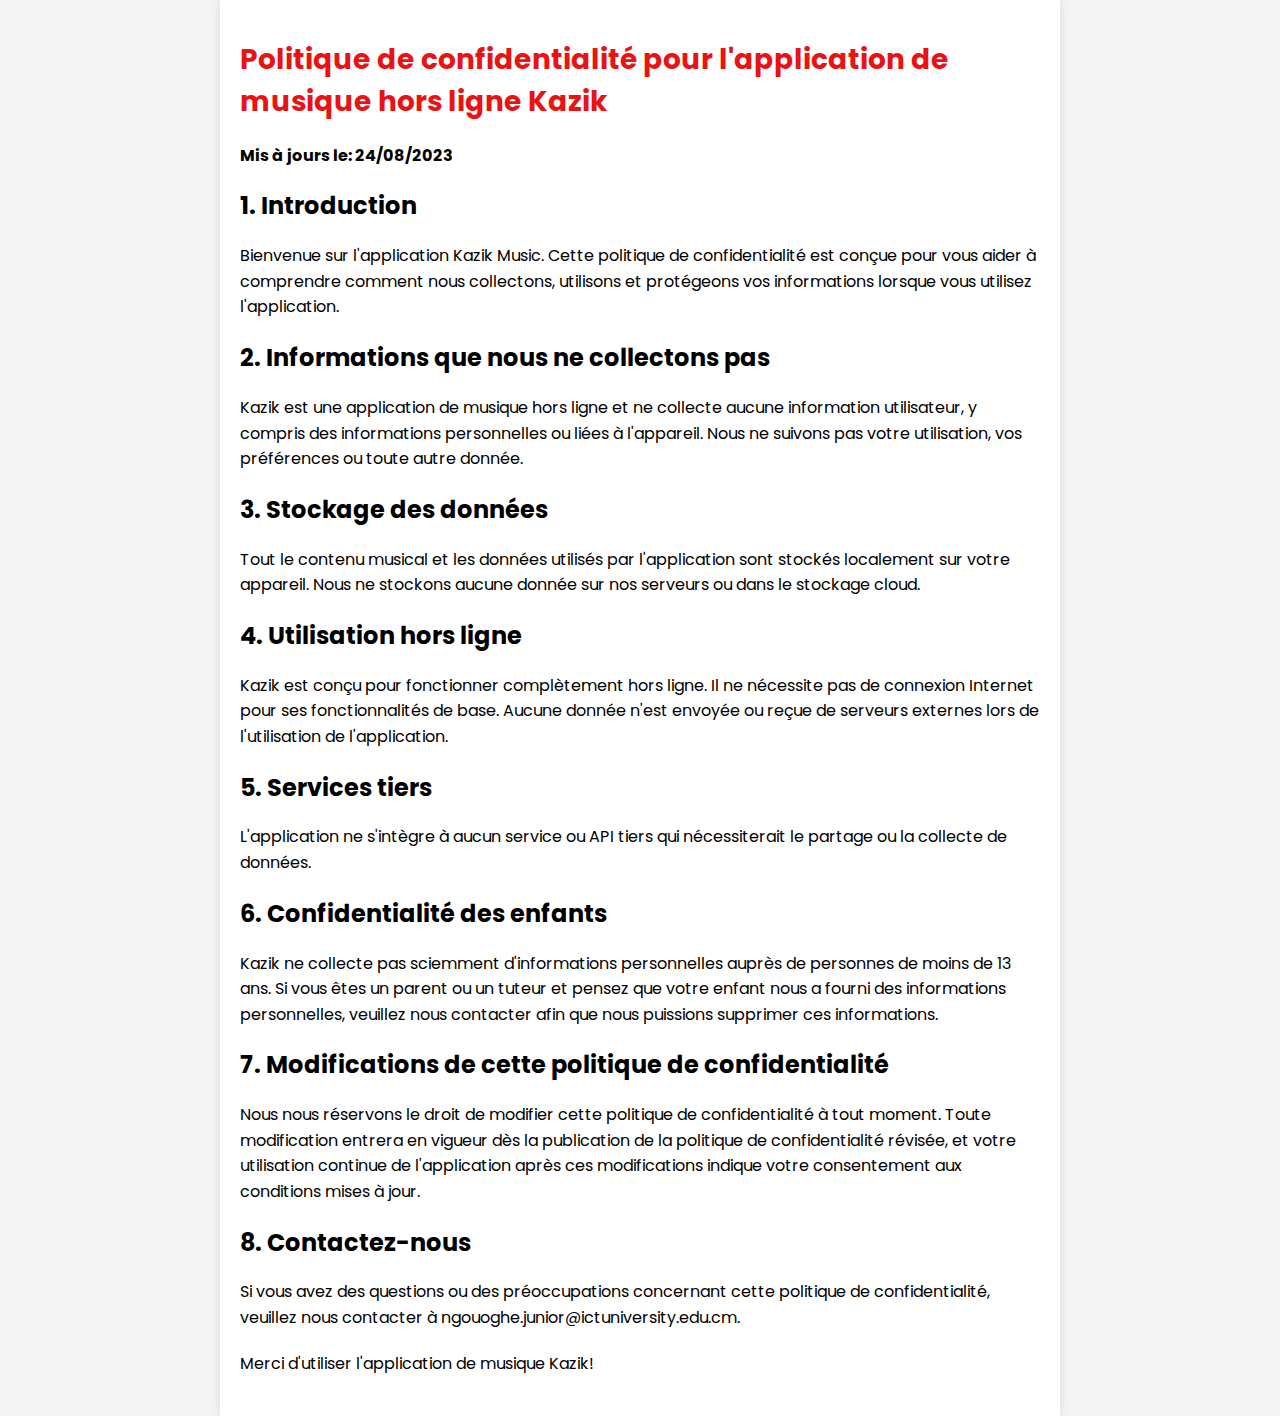
==== commit 45e43305: "harmonized with privacy policy branch online before" ====
--- a/index.html
+++ b/index.html
@@ -1,204 +1,73 @@
 <!DOCTYPE html>
 <html>
+<head>
+  <title>Privacy Policy</title>
+  <link href="https://fonts.googleapis.com/css2?family=Poppins:wght@300;400;500&display=swap" rel="stylesheet">
+  <style>
+    body {
+      font-family: 'Poppins', sans-serif;
+      margin: 0;
+      padding: 0;
+      background-color: #f4f4f4;
+    }
 
-<head>
-    <meta charset='utf-8'>
-    <meta http-equiv='X-UA-Compatible' content='IE=edge'>
-    <title>About us</title>
-    <meta name='viewport' content='width=device-width, initial-scale=1'>
-    <link rel='stylesheet' type='text/css' media='screen' href='main.css'>
-    <script src='main.js'></script>
-    <link href='http://fonts.googleapis.com/css?family=Montserrat|Montserrat+Alternates' rel='stylesheet'
-        type='text/css'>
-    <link rel="stylesheet" href="index.css">
-    <link rel="stylesheet" href="https://cdnjs.cloudflare.com/ajax/libs/font-awesome/6.0.0-beta3/css/all.min.css">
+    .container {
+      max-width: 800px;
+      margin: auto;
+      padding: 20px;
+      background-color: #fff;
+      box-shadow: 0px 0px 10px rgba(0, 0, 0, 0.1);
+    }
+
+    h1 {
+      color: #e91313;
+      font-size: 28px;
+      margin-bottom: 20px;
+    }
+
+    h2 {
+      font-size: 24px;
+      margin-top: 20px;
+    }
+
+    p {
+      font-size: 16px;
+      line-height: 1.6;
+      margin-bottom: 20px;
+    }
+  </style>
 </head>
+<body>
+  <div class="container">
+    <h1>Politique de confidentialité pour l'application de musique hors ligne Kazik</h1>
 
-<body>
-    <div>
+    <p><strong>Mis à jours le: 24/08/2023 </strong></p>
 
-        <!-- banner section -->
-        <div class="spacebetween-column bg-image full-page banner-section">
+    <h2>1. Introduction</h2>
+    <p>Bienvenue sur l'application Kazik Music. Cette politique de confidentialité est conçue pour vous aider à comprendre comment nous collectons, utilisons et protégeons vos informations lorsque vous utilisez l'application.</p>
 
+    <h2>2. Informations que nous ne collectons pas</h2>
+    <p>Kazik est une application de musique hors ligne et ne collecte aucune information utilisateur, y compris des informations personnelles ou liées à l'appareil. Nous ne suivons pas votre utilisation, vos préférences ou toute autre donnée.</p>
 
-            <!-- nav bar -->
-            <div class="nav-bar">
+    <h2>3. Stockage des données</h2>
+    <p>Tout le contenu musical et les données utilisés par l'application sont stockés localement sur votre appareil. Nous ne stockons aucune donnée sur nos serveurs ou dans le stockage cloud.</p>
 
-                <!-- drawer button -->
-                <div class="menu-button" onclick="openDrawer()">&#9776;</div>
+    <h2>4. Utilisation hors ligne</h2>
+    <p>Kazik est conçu pour fonctionner complètement hors ligne. Il ne nécessite pas de connexion Internet pour ses fonctionnalités de base. Aucune donnée n'est envoyée ou reçue de serveurs externes lors de l'utilisation de l'application.</p>
 
-                <!-- drawer -->
-                <div class="drawer" id="myDrawer">
-                    <div class="row align-center header">
-                        <a href="javascript:void(0)" class="close-btn" onclick="closeDrawer()">&times;</a>
-                        <div class="nav-bar-logo-container">
-                            <img class="logo" src="static/logo.png" alt="logo kazik">
-                        </div>
+    <h2>5. Services tiers</h2>
+    <p>L'application ne s'intègre à aucun service ou API tiers qui nécessiterait le partage ou la collecte de données.</p>
 
-                    </div>
-                    <a href="#mission" onclick="closeDrawer()">
-                        <div class="row align-center">
-                            <i class="fas fa-star icon"></i>
-                            Notre mission
-                        </div>
-                    </a>
-                    <a href="#client" onclick="closeDrawer()">
-                        <div class="row align-center">
-                            <i class="fas fa-smile icon"></i>
-                            Le client d'abord
-                        </div>
-                    </a>
-                    <a href="#news" onclick="closeDrawer()">
-                        <div class="row align-center">
-                            <i class="fas fa-heart icon"></i>
-                            Ils parlent de nous
-                        </div>
-                    </a>
-                    <a href="#contact" onclick="closeDrawer()">
-                        <div class="row align-center">
-                            <i class="fas fa-phone icon"></i>
-                            Restons en contact
-                        </div>
-                    </a>
-                </div>
+    <h2>6. Confidentialité des enfants</h2>
+    <p>Kazik ne collecte pas sciemment d'informations personnelles auprès de personnes de moins de 13 ans. Si vous êtes un parent ou un tuteur et pensez que votre enfant nous a fourni des informations personnelles, veuillez nous contacter afin que nous puissions supprimer ces informations.</p>
 
-                <!-- drawer overlay -->
-                <div class="overlay" id="myOverlay" onclick="closeDrawer()"></div>
+    <h2>7. Modifications de cette politique de confidentialité</h2>
+    <p>Nous nous réservons le droit de modifier cette politique de confidentialité à tout moment. Toute modification entrera en vigueur dès la publication de la politique de confidentialité révisée, et votre utilisation continue de l'application après ces modifications indique votre consentement aux conditions mises à jour.</p>
 
-                <!-- nav bar buttons -->
-                <div class="nav-bar-menu">
-                    <a href="#mission"><button type="button">Notre mission</button></a>
-                    <a href="#client"><button type="button">Le client d'abord</button></a>
-                    <a href="#news"><button type="button">Ils parlent de nous</button></a>
-                    <a href="#contact"><button type="button">Restons en contact</button></a>
-                </div>
+    <h2>8. Contactez-nous</h2>
+    <p>Si vous avez des questions ou des préoccupations concernant cette politique de confidentialité, veuillez nous contacter à ngouoghe.junior@ictuniversity.edu.cm.</p>
 
-                <!-- nav bar logo -->
-                <div class="nav-bar-logo-container">
-                    <img class="logo" src="static/logo.png" alt="logo kazik">
-                </div>
-            </div>
-            <!-- banner text -->
-            <div class="full-width">
-                <div class="half-width">
-                    <div class="banner-title-container">
-                        <h1 class="banner-title">À propos</h1>
-                        <h1 class="banner-title">de Kazik</h1>
-                    </div>
-                </div>
-                <div class="half-width">
-                </div>
-            </div>
-
-            <!-- overlay -->
-            <div class="text-overlay full-page" id="myTextOverlay"></div>
-
-            <!-- nav bar space -->
-            <div class="nav-bar-space">
-            </div>
-        </div>
-
-        <!-- notre mission -->
-        <div id="mission" class="full-page diplay-flex full-width">
-            <div class="half-width full-height center-flex card-text">
-                <div class="card-text-container">
-                    <h2 class>Notre mission</h2>
-                    <p>Le projet Kazik a pour mission de faire usage des outils d’informatique récentes pour
-                        rapprocher les Camerounais de la culture musicale Camerounaise.</p>
-                    <a href="#contact"><button>Restons en contact</button></a>
-                </div>
-            </div>
-
-            <div class="half-width full-height center-flex card-image">
-                <div class="card-image-container">
-                    <img src="https://images.unsplash.com/photo-1505147634308-9b83c4cb46b4?auto=format&fit=crop&q=80&w=1887&ixlib=rb-4.0.3&ixid=M3wxMjA3fDB8MHxwaG90by1wYWdlfHx8fGVufDB8fHx8fA%3D%3D"
-                        alt="">
-                </div>
-            </div>
-        </div>
-
-        <!-- le client d'abord -->
-        <div id="client" class="full-page diplay-flex full-width">
-            <div class="half-width full-height center-flex">
-                <div class="card-image-container">
-                    <img src="https://images.unsplash.com/photo-1622556498246-755f44ca76f3?auto=format&fit=crop&q=80&w=1964&ixlib=rb-4.0.3&ixid=M3wxMjA3fDB8MHxwaG90by1wYWdlfHx8fGVufDB8fHx8fA%3D%3D"
-                        alt="">
-                </div>
-            </div>
-            <div class="half-width full-height center-flex">
-                <div class="card-text-container">
-                    <h2>Le client d'abord</h2>
-                    <p>Nous mettons toujours les décisions des utilisateurs en avant. Nous encourageons nos utilisateurs
-                        à nous faire des retours car leur satisfaction l’hors de l’utilisation des nos applications est
-                        notre obsession.</p>
-                    <a href="#contact"><button>Restons en contact</button></a>
-                </div>
-            </div>
-        </div>
-
-        <!-- ils parlent de Kazik -->
-        <div id="news" class="full-page column full-width news-kazik-container">
-            <div class="full-page content">
-                <div class="full-width one-quarter-height display-flex align-bottom justify-center reference-title">
-                    <h2>Ils parlent de Kazik</h2>
-                </div>
-                <div class="full-width display-flex news-card-section">
-                    <div class="column half-width bottom-flex">
-                        <div class="column news-card-container">
-                            <img src="static/crtv-logo.png" alt="">
-                            <p>
-                                La chaine de télévision nationale du Cameroun
-                            </p>
-                        </div>
-
-                    </div>
-
-                    <div class="column half-width bottom-flex ">
-                        <div class="column news-card-container">
-                            <img src="static/ictu-logo.png" alt="">
-                            <p>
-                                L’université des TIC
-                            </p>
-                        </div>
-                    </div>
-                </div>
-            </div>
-        </div>
-
-        <!-- restons en contact -->
-        <div id="contact" class="full-page column">
-            <div class="half-height column full-width download-app-container">
-                <div class="full-width one-quarter-height display-flex align-bottom justify-center download-title">
-                    <h2>Téléchargez l'application kazik</h2>
-                </div>
-                <div class="full-width three-quarter-height center-flex">
-                    <button><a href="https://play.google.com/store/apps/details?id=com.kazik.kazik"><img
-                                src="static/google_play_icon.png" alt=""></a></button>
-                </div>
-            </div>
-            <div class="half-height column full-width keep-in-touch-container">
-                <div class="full-page content">
-                    <div class="full-width one-quarter-height display-flex align-bottom justify-center">
-                        <h2>Restons en contact</h2>
-                    </div>
-                    <div class="full-width row justify-center contact-icons-container">
-                        <a href="https://facebook.com/kazik237"><img src="static/logo_facebook.png" alt=""></a>
-                        <a href="https://chat.whatsapp.com/IHLKggqCmJj029lO5KQLgA"><img src="static/logo_whatsapp.png" alt=""></a>
-                    </div>
-                </div>
-            </div>
-        </div>
-
-        <!-- copyright -->
-        <div class="full-width center-flex center-text">
-            <p>copyright ©2023 Kazik</p>
-        </div>
-
-
-    </div>
-
-    <script src="index.js"></script>
-
+    <p>Merci d'utiliser l'application de musique Kazik!</p>
+  </div>
 </body>
-
-</html>+</html>
